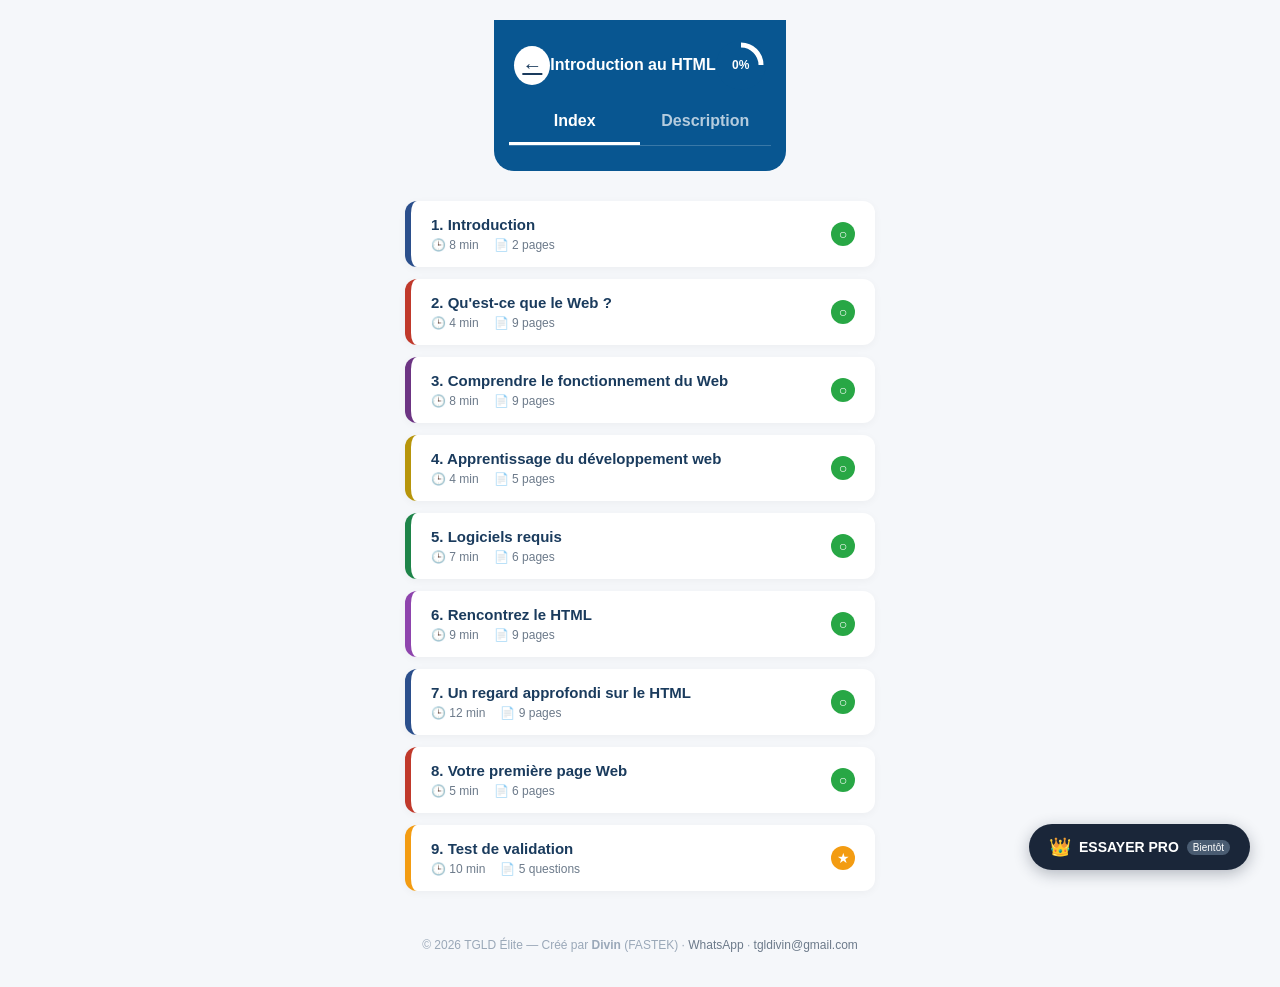
==== sequence1/accueil.html @ 664c479a "Version initiale - TGLD Élite (Séquence 1 HTML)" ====
<!DOCTYPE html>
<html lang="fr">
<head>
    <meta charset="UTF-8">
    <meta name="viewport" content="width=device-width, initial-scale=1.0">
    <title>Séquence 1 : Introduction au HTML</title>
    <!-- Lien relatif vers le CSS racine -->
    <link rel="stylesheet" href="../style.css">
    <style> body { background-color: #f5f7fa; } </style>
</head>
<body>

    <!-- En-tête de la séquence avec cercle de progression -->
    <div style="background-color: #085691; padding: 20px 15px 10px 15px; border-radius: 0 0 20px 20px; margin-bottom: 10px;">
        <div class="module-nav" style="max-width: 100%;">
            <a href="../index.html" class="back-btn">←</a>
            <h3 style="color: white; font-size: 16px; flex:1; text-align: center; margin: 0;">Introduction au HTML</h3>
            <div class="module-progress-ring">
                <svg viewBox="0 0 40 40">
                    <circle id="ring-circle" cx="20" cy="20" r="16" stroke-dasharray="100.53" stroke-dashoffset="100.53" />
                </svg>
                <span id="ring-percent">0%</span>
            </div>
        </div>
        <div class="tabs" style="max-width: 100%; border-bottom-color: rgba(255,255,255,0.2);">
            <a href="#" class="active" style="color: white; border-bottom-color: white;">Index</a>
            <a href="#" style="color: rgba(255,255,255,0.7);">Description</a>
        </div>
    </div>

    <!-- Liste des Activités -->
    <div class="activity-list" style="padding: 0 15px;">

        <a href="activite1.html" class="activity-item c-blue">
            <div class="act-info">
                <h4>1. Introduction</h4>
                <p><span>🕒 8 min</span> <span>📄 2 pages</span></p>
            </div>
            <div class="act-status" data-activite="activite1">○</div>
        </a>

        <a href="activite2.html" class="activity-item c-red">
            <div class="act-info">
                <h4>2. Qu'est-ce que le Web ?</h4>
                <p><span>🕒 4 min</span> <span>📄 9 pages</span></p>
            </div>
            <div class="act-status" data-activite="activite2">○</div>
        </a>

        <a href="activite3.html" class="activity-item c-purple">
            <div class="act-info">
                <h4>3. Comprendre le fonctionnement du Web</h4>
                <p><span>🕒 8 min</span> <span>📄 9 pages</span></p>
            </div>
            <div class="act-status" data-activite="activite3">○</div>
        </a>

        <a href="activite4.html" class="activity-item c-yellow">
            <div class="act-info">
                <h4>4. Apprentissage du développement web</h4>
                <p><span>🕒 4 min</span> <span>📄 5 pages</span></p>
            </div>
            <div class="act-status" data-activite="activite4">○</div>
        </a>

        <a href="activite5.html" class="activity-item c-green">
            <div class="act-info">
                <h4>5. Logiciels requis</h4>
                <p><span>🕒 7 min</span> <span>📄 6 pages</span></p>
            </div>
            <div class="act-status" data-activite="activite5">○</div>
        </a>

        <a href="activite6.html" class="activity-item c-magenta">
            <div class="act-info">
                <h4>6. Rencontrez le HTML</h4>
                <p><span>🕒 9 min</span> <span>📄 9 pages</span></p>
            </div>
            <div class="act-status" data-activite="activite6">○</div>
        </a>

        <a href="activite7.html" class="activity-item c-blue">
            <div class="act-info">
                <h4>7. Un regard approfondi sur le HTML</h4>
                <p><span>🕒 12 min</span> <span>📄 9 pages</span></p>
            </div>
            <div class="act-status" data-activite="activite7">○</div>
        </a>

        <a href="activite8.html" class="activity-item c-red">
            <div class="act-info">
                <h4>8. Votre première page Web</h4>
                <p><span>🕒 5 min</span> <span>📄 6 pages</span></p>
            </div>
            <div class="act-status" data-activite="activite8">○</div>
        </a>

        <a href="activite9.html" class="activity-item c-purple" style="border-left-color: #f39c12;">
            <div class="act-info">
                <h4>9. Test de validation</h4>
                <p><span>🕒 10 min</span> <span>📄 5 questions</span></p>
            </div>
            <div class="act-status" data-activite="activite9" style="background: #f39c12;">★</div>
        </a>

    </div>

    <!-- Bouton PRO flottant (Identique à la racine) -->
    <button class="pro-btn" onclick="alert('Version PRO disponible prochainement !')">
        <span style="font-size: 18px;">👑</span> ESSAYER PRO <small>Bientôt</small>
    </button>

    <footer class="site-footer">
        © 2026 TGLD Élite — Créé par <strong>Divin</strong> (FASTEK) ·
        <a href="https://wa.me/2290164409445" target="_blank" rel="noopener">WhatsApp</a> ·
        <a href="mailto:tgldivin@gmail.com">tgldivin@gmail.com</a>
    </footer>

    <script src="../progress.js"></script>
    <script>
        // Coche chaque activité réellement terminée par l'utilisateur
        document.querySelectorAll('.act-status[data-activite]').forEach(el => {
            const activite = el.getAttribute('data-activite');
            if (TGLD.estTermine('sequence1', activite)) {
                // Le "★" de l'activité 9 (quiz) reste visible, on ajoute juste la coche ailleurs
                if (activite !== 'activite9') el.textContent = '✓';
            }
        });

        // Anneau de progression (cercle SVG) basé sur la progression réelle
        const pourcentage = TGLD.pourcentage('sequence1');
        const circonference = 100.53;
        document.getElementById('ring-circle').style.strokeDashoffset =
            circonference - (circonference * pourcentage / 100);
        document.getElementById('ring-percent').textContent = pourcentage + '%';
    </script>

</body>
</html>
---- style.css ----
/* Reset & Styles généraux */
* {
    box-sizing: border-box;
    margin: 0;
    padding: 0;
    font-family: 'Segoe UI', Roboto, Helvetica, Arial, sans-serif;
}

body {
    display: flex;
    flex-direction: column;
    align-items: center;
    justify-content: center;
    min-height: 100vh;
    background-color: #eef2f6;
    padding: 20px;
    gap: 20px;
}

/* Conteneur des cartes de l'activité */
.activity-container {
    display: flex;
    flex-direction: column;
    gap: 40px;
    max-width: 500px;
    width: 100%;
}

.card {
    background: #ffffff;
    border-radius: 20px;
    padding: 24px;
    box-shadow: 0 8px 24px rgba(0, 0, 0, 0.08);
    display: flex;
    flex-direction: column;
    gap: 20px;
}

/* En-tête : Barre de progression */
.header {
    display: flex;
    align-items: center;
    justify-content: space-between;
    gap: 10px;
}

.close-icon {
    font-size: 20px;
    color: #555;
    cursor: pointer;
    font-weight: 300;
}

.progress-track {
    flex-grow: 1;
    height: 6px;
    background-color: #e0e7ef;
    border-radius: 10px;
    overflow: hidden;
}

.progress-fill {
    height: 100%;
    background: linear-gradient(90deg, #0d4a7a 0%, #8cc6ec 80%);
    border-radius: 10px;
    transition: width 0.3s ease;
}

/* Barre de progression unique, en haut de chaque page d'activité :
   reflète la progression réelle de l'utilisateur dans la séquence */
.progress-track-page {
    max-width: 500px;
    width: 100%;
    height: 6px;
    background-color: #e0e7ef;
    border-radius: 10px;
    overflow: hidden;
    margin: -10px auto 25px auto;
}

/* Titre du cours */
.card-title {
    text-align: center;
    font-size: 20px;
    font-weight: 600;
    color: #1a2639;
    margin-top: -5px;
}

/* Contenu textuel */
.content h2 {
    font-size: 22px;
    font-weight: 600;
    color: #1a3b5d;
    text-align: center;
    margin-bottom: 16px;
}

.content p {
    font-size: 16px;
    line-height: 1.6;
    color: #4a5c72;
    text-align: center;
    margin-bottom: 12px;
}

.highlight-box {
    background-color: #f0f4f9;
    padding: 15px;
    border-radius: 8px;
    text-align: center;
    color: #1a3b5d;
    font-weight: 600;
    margin: 10px 0;
}

/* Titres de sections */
.section-header {
    font-size: 28px;
    color: #1a3b5d;
    text-align: center;
    font-weight: 700;
    margin-bottom: 10px;
}

/* Navigation entre activités */
.nav-links {
    display: flex;
    justify-content: space-between;
    gap: 20px;
    max-width: 500px;
    width: 100%;
    margin-top: 10px;
}

.btn-nav {
    padding: 14px 24px;
    border-radius: 50px;
    font-size: 16px;
    font-weight: 600;
    text-decoration: none;
    transition: all 0.2s ease;
    text-align: center;
    flex: 1;
}

.btn-prev {
    background-color: transparent;
    color: #4a5c72;
    border: 1px solid #d0d6e0;
}
.btn-prev:hover {
    background-color: #f0f4f9;
    border-color: #a0aab8;
}

.btn-next {
    background-color: #085691;
    color: #ffffff;
    box-shadow: 0 4px 12px rgba(8, 86, 145, 0.25);
}
.btn-next:hover {
    background-color: #064174;
    transform: translateY(-2px);
}

.btn-disabled {
    background-color: #e0e7ef;
    color: #888;
    pointer-events: none;
    flex: 1;
    text-align: center;
    padding: 14px;
    border-radius: 50px;
}

/* --- Styles ajoutés pour l'Activité 7 et la navigation interne --- */
.card-nav {
    display: flex;
    justify-content: space-between;
    gap: 15px;
    margin-top: 5px;
}

.card-nav .btn-prev, .card-nav .btn-next {
    flex: 1;
    text-decoration: none;
    text-align: center;
    padding: 16px;
    border-radius: 50px;
    font-size: 16px;
    font-weight: 600;
    transition: all 0.2s ease;
    display: inline-block;
}

.card-nav .btn-prev {
    background-color: transparent;
    color: #4a5c72;
    border: 1px solid #d0d6e0;
}

.card-nav .btn-prev:hover {
    background-color: #f0f4f9;
    border-color: #a0aab8;
    transform: translateY(-2px);
}

.card-nav .btn-next {
    background-color: #085691;
    color: #ffffff;
    box-shadow: 0 4px 12px rgba(8, 86, 145, 0.25);
}

.card-nav .btn-next:hover {
    background-color: #064174;
    transform: translateY(-2px);
}

.card-nav .btn-disabled {
    background-color: #e0e7ef;
    color: #888;
    pointer-events: none;
    flex: 1;
    text-align: center;
    padding: 16px;
    border-radius: 50px;
    display: inline-block;
}
/* --- Styles ajoutés pour le test de l'Activité 9 --- */
.test-question {
    font-weight: 600;
    color: #1a3b5d;
    font-size: 18px;
    margin-bottom: 20px;
    text-align: center;
}

.answer-grid {
    display: flex;
    flex-direction: column;
    gap: 10px;
    margin-bottom: 15px;
}

.answer-option {
    display: block;
    background: #ffffff;
    padding: 12px 16px;
    border-radius: 10px;
    border: 1px solid #e0e7ef;
    color: #4a5c72;
    transition: all 0.2s ease;
    text-align: center;
}


}


/* --- Styles pour le test interactif sans validation instantanée (Activité 9) --- */
.answer-option {
    cursor: pointer;
    transition: all 0.2s ease;
}

/* Couleur de sélection temporaire (lorsqu'on clique sur une réponse) */
.answer-option.selected {
    background: #e8f0fe;
    border-color: #1a73e8;
    font-weight: 500;
}

/* Couleur lors de la correction (vert = bonne réponse, rouge = mauvaise réponse) */
.answer-option.success-highlight {
    background: #d4edda;
    border-color: #28a745;
    color: #155724;
    font-weight: 600;
}
.answer-option.error-highlight {
    background: #f8d7da;
    border-color: #dc3545;
    color: #721c24;
    font-weight: 600;
}

/* Boutons spécifiques au test */
.btn-validate {
    width: 100%;
    padding: 16px;
    background-color: #28a745;
    color: #ffffff;
    border: none;
    border-radius: 50px;
    font-size: 16px;
    font-weight: 600;
    cursor: pointer;
    box-shadow: 0 4px 12px rgba(40, 167, 69, 0.25);
    margin-top: 15px;
    transition: all 0.2s ease;
}
.btn-validate:hover { background-color: #218838; transform: translateY(-2px); }

.btn-retry {
    width: 100%;
    padding: 16px;
    background-color: #ffc107;
    color: #1a2639;
    border: none;
    border-radius: 50px;
    font-size: 16px;
    font-weight: 600;
    cursor: pointer;
    margin-top: 15px;
    box-shadow: 0 4px 12px rgba(255, 193, 7, 0.3);
    transition: all 0.2s ease;
}
.btn-retry:hover { background-color: #e0a800; transform: translateY(-2px); }

/* Messages de résultat */
.result-box {
    text-align: center;
    padding: 15px;
    border-radius: 10px;
    margin-top: 15px;
    font-weight: 600;
    display: none; /* Caché par défaut */
}
.result-box.success { background: #d4edda; color: #155724; display: block; }
.result-box.error { background: #f8d7da; color: #721c24; display: block; }

/* --- Styles pour la Page d'accueil (Index) --- */
.home-header {
    text-align: center;
    margin-bottom: 30px;
}

.home-header h1 {
    color: #1a3b5d;
    font-size: 32px;
    margin-bottom: 10px;
}

.home-header p {
    color: #4a5c72;
    font-size: 18px;
    max-width: 500px;
    margin: 0 auto;
}

.activities-grid {
    display: grid;
    grid-template-columns: 1fr; /* 1 colonne sur mobile */
    gap: 20px;
    width: 100%;
    max-width: 500px;
}

@media (min-width: 600px) {
    .activities-grid {
        grid-template-columns: 1fr 1fr; /* 2 colonnes sur écran plus large */
    }
}

.activity-card {
    background: #ffffff;
    border-radius: 15px;
    padding: 20px;
    text-align: center;
    box-shadow: 0 4px 12px rgba(0, 0, 0, 0.08);
    transition: transform 0.2s ease, box-shadow 0.2s ease;
    text-decoration: none;
    display: flex;
    flex-direction: column;
    align-items: center;
    gap: 10px;
}

.activity-card:hover {
    transform: translateY(-5px);
    box-shadow: 0 8px 20px rgba(0, 0, 0, 0.12);
}

.activity-card .number {
    background-color: #eef2f6;
    color: #1a3b5d;
    width: 40px;
    height: 40px;
    border-radius: 50%;
    display: flex;
    align-items: center;
    justify-content: center;
    font-weight: bold;
    font-size: 14px;
}

.activity-card .title {
    color: #1a3b5d;
    font-weight: 600;
    font-size: 16px;
}

.activity-card .subtitle {
    color: #6c7a8a;
    font-size: 13px;
    margin-top: -5px;
}

.activity-card.status-done {
    border-left: 5px solid #28a745;
}

.activity-card.status-locked {
    opacity: 0.6;
    cursor: not-allowed;
    pointer-events: none;
}

.footer-home {
    margin-top: 30px;
    text-align: center;
    color: #4a5c72;
    font-size: 14px;
}

/* =========================================
   STYLES SPÉCIFIQUES À LA PAGE D'ACCUEIL
   ========================================= */

/* --- En-tête principal --- */
.app-header {
    background: linear-gradient(135deg, #0d4a7a 0%, #085691 100%);
    padding: 15px 20px;
    display: flex;
    justify-content: space-between;
    align-items: center;
    color: white;
    border-radius: 0 0 20px 20px;
    width: 100%;
    max-width: 500px;
    margin: 0 auto 20px auto;
    box-shadow: 0 4px 12px rgba(8, 86, 145, 0.25);
}
.header-left { display: flex; align-items: center; gap: 15px; }
.brand-logo { font-weight: 800; font-size: 22px; letter-spacing: 1px; font-family: 'Segoe UI', sans-serif; }
.header-right { font-size: 22px; cursor: pointer; }

/* --- Accueil Racine : Grille des Séquences --- */
.sequence-grid {
    display: flex;
    flex-direction: column;
    gap: 20px;
    max-width: 500px;
    width: 100%;
    padding: 10px 0;
}
.sequence-card {
    background: white;
    border-radius: 20px;
    padding: 20px;
    box-shadow: 0 4px 12px rgba(0, 0, 0, 0.06);
    display: flex;
    align-items: center;
    justify-content: space-between;
    text-decoration: none;
    color: inherit;
    transition: transform 0.2s ease, box-shadow 0.2s ease;
    position: relative;
    overflow: hidden;
}
.sequence-card:hover { transform: translateY(-4px); box-shadow: 0 8px 20px rgba(0,0,0,0.1); }
.sequence-card .seq-info { display: flex; align-items: center; gap: 15px; }
.sequence-card .seq-icon { width: 50px; height: 50px; background: #f0f4f9; border-radius: 12px; display: flex; align-items: center; justify-content: center; font-size: 24px; }
.sequence-card .seq-title { font-weight: 600; font-size: 17px; color: #1a2639; }
.sequence-card .seq-sub { font-size: 13px; color: #6c7a8a; }
.seq-status { background: #28a745; color: white; font-size: 11px; font-weight: 700; padding: 4px 12px; border-radius: 12px; text-transform: uppercase; }
.seq-status.locked { background: #e0e7ef; color: #6c7a8a; }

/* --- Page Accueil d'une Séquence (Image 2) --- */
.module-nav { display: flex; align-items: center; justify-content: space-between; width: 100%; max-width: 500px; margin: 0 auto 10px auto; padding: 0 5px; }
.back-btn { background: white; border: none; font-size: 20px; cursor: pointer; padding: 8px; border-radius: 50%; color: #1a3b5d; display: flex; align-items: center; }
.module-progress-ring { width: 50px; height: 50px; position: relative; display: flex; align-items: center; justify-content: center; background: #085691; border-radius: 50%; color: white; font-size: 12px; font-weight: bold; }
.module-progress-ring svg { position: absolute; top: 0; left: 0; transform: rotate(-90deg); width: 50px; height: 50px; }
.module-progress-ring circle { fill: none; stroke: white; stroke-width: 4; stroke-dasharray: 125.6; stroke-dashoffset: 0; }

/* --- Onglets de la Séquence --- */
.tabs { display: flex; width: 100%; max-width: 500px; border-bottom: 1px solid #e0e7ef; margin-bottom: 15px; }
.tabs a { flex: 1; text-align: center; padding: 12px 0; font-weight: 600; color: #6c7a8a; text-decoration: none; border-bottom: 3px solid transparent; transition: 0.2s; }
.tabs a.active { color: #085691; border-bottom-color: #085691; }

/* --- Liste des Activités --- */
.activity-list { display: flex; flex-direction: column; gap: 12px; width: 100%; max-width: 500px; }
.activity-item {
    background: white;
    border-radius: 12px;
    padding: 15px 20px;
    display: flex;
    justify-content: space-between;
    align-items: center;
    text-decoration: none;
    color: inherit;
    box-shadow: 0 2px 8px rgba(0,0,0,0.04);
    border-left: 6px solid #085691; /* Couleur par défaut */
    transition: 0.2s;
}
.activity-item:hover { transform: translateX(4px); }
.activity-item .act-info h4 { margin: 0 0 5px 0; font-size: 15px; font-weight: 600; color: #1a3b5d; }
.activity-item .act-info p { margin: 0; font-size: 12px; color: #6c7a8a; display: flex; align-items: center; gap: 15px; }
.activity-item .act-status { width: 24px; height: 24px; background: #28a745; border-radius: 50%; display: flex; align-items: center; justify-content: center; color: white; font-size: 14px; }
.activity-item .act-status.pending { background: #c9d3dc; color: #6c7a8a; }
/* Couleurs alternées pour les activités (comme sur l'image 2) */
.activity-item.c-blue { border-left-color: #2b4f8c; }
.activity-item.c-red { border-left-color: #c0392b; }
.activity-item.c-purple { border-left-color: #6c3483; }
.activity-item.c-yellow { border-left-color: #b7950b; }
.activity-item.c-green { border-left-color: #1e8449; }
.activity-item.c-magenta { border-left-color: #8e44ad; }

/* --- Bouton PRO Flottant --- */
.pro-btn {
    position: fixed;
    bottom: 30px;
    right: 30px;
    background: #1a2639;
    color: white;
    padding: 12px 20px;
    border-radius: 30px;
    border: none;
    font-weight: 700;
    font-size: 14px;
    box-shadow: 0 4px 15px rgba(26, 38, 57, 0.3);
    cursor: pointer;
    display: flex;
    align-items: center;
    gap: 8px;
    z-index: 999;
    transition: 0.2s;
}
.pro-btn:hover { transform: scale(1.05); background: #2c3e50; }
.pro-btn small { font-size: 10px; font-weight: 400; background: #4a5c72; padding: 2px 6px; border-radius: 10px; }

/* --- Section Héro de l'accueil --- */
.hero {
    width: 100%;
    background: linear-gradient(135deg, #085691 0%, #1a3b5d 100%);
    padding: 30px 20px 40px 20px;
    border-radius: 0 0 28px 28px;
    color: white;
    text-align: center;
    margin-bottom: 24px;
}
.hero h1 { font-size: 22px; margin-bottom: 8px; }
.hero p { font-size: 14px; opacity: 0.9; max-width: 420px; margin: 0 auto; }
.hero .hero-prenom { color: #8cc6ec; }

/* --- Bannière "en construction" avec appel à l'action --- */
.construction-banner {
    max-width: 500px;
    width: calc(100% - 30px);
    margin: 0 auto 20px auto;
    background: #fff8ec;
    border: 1px solid #f3d9a4;
    border-radius: 16px;
    padding: 18px 20px;
    text-align: center;
}
.construction-banner .tag {
    display: inline-block;
    background: #f39c12;
    color: white;
    font-size: 11px;
    font-weight: 700;
    padding: 3px 10px;
    border-radius: 12px;
    margin-bottom: 10px;
}
.construction-banner h3 { font-size: 16px; color: #1a3b5d; margin-bottom: 6px; }
.construction-banner p { font-size: 13px; color: #5a6b80; margin-bottom: 14px; line-height: 1.5; }

/* --- Bouton WhatsApp --- */
.whatsapp-btn {
    display: inline-flex;
    align-items: center;
    gap: 8px;
    background: #25D366;
    color: white;
    text-decoration: none;
    font-weight: 700;
    font-size: 14px;
    padding: 12px 22px;
    border-radius: 30px;
    box-shadow: 0 4px 14px rgba(37, 211, 102, 0.35);
    transition: 0.2s;
}
.whatsapp-btn:hover { transform: scale(1.04); background: #1ebe57; }

/* --- Popup de bienvenue (prénom, local uniquement) --- */
.welcome-overlay {
    position: fixed;
    inset: 0;
    background: rgba(10, 20, 35, 0.55);
    display: flex;
    align-items: center;
    justify-content: center;
    z-index: 1000;
    padding: 20px;
}
.welcome-modal {
    background: white;
    border-radius: 20px;
    padding: 28px 24px;
    max-width: 340px;
    width: 100%;
    text-align: center;
    box-shadow: 0 10px 40px rgba(0,0,0,0.2);
}
.welcome-modal h3 { color: #1a3b5d; font-size: 18px; margin-bottom: 8px; }
.welcome-modal p { color: #6c7a8a; font-size: 13px; margin-bottom: 16px; }
.welcome-modal input {
    width: 100%;
    padding: 12px 14px;
    border: 1px solid #dce3ec;
    border-radius: 10px;
    font-size: 14px;
    margin-bottom: 12px;
}
.welcome-modal button {
    width: 100%;
    background: #085691;
    color: white;
    border: none;
    padding: 12px;
    border-radius: 10px;
    font-weight: 700;
    font-size: 14px;
    cursor: pointer;
}
.welcome-modal .skip-link { display: block; margin-top: 12px; font-size: 12px; color: #9aa8b8; text-decoration: underline; cursor: pointer; }

/* --- Pied de page --- */
.site-footer {
    width: 100%;
    text-align: center;
    padding: 24px 15px 10px 15px;
    font-size: 12px;
    color: #9aa8b8;
    line-height: 1.8;
}
.site-footer a { color: #6c7a8a; text-decoration: none; }
.site-footer a:hover { text-decoration: underline; }

/* --- Bannière "en construction" / contact --- */
.contact-banner {
    max-width: 500px;
    width: 100%;
    margin: 25px auto 0 auto;
    padding: 20px;
    background: linear-gradient(135deg, #085691 0%, #1a3b5d 100%);
    border-radius: 16px;
    color: white;
    text-align: center;
}
.contact-banner .badge {
    display: inline-block;
    background: rgba(255,255,255,0.15);
    padding: 4px 12px;
    border-radius: 20px;
    font-size: 12px;
    font-weight: 700;
    letter-spacing: 0.5px;
    margin-bottom: 10px;
}
.contact-banner h3 { font-size: 17px; margin-bottom: 8px; }
.contact-banner p { font-size: 13px; color: rgba(255,255,255,0.85); margin-bottom: 16px; line-height: 1.5; }
.contact-banner .contact-buttons { display: flex; gap: 10px; justify-content: center; flex-wrap: wrap; }
.contact-btn {
    display: inline-flex;
    align-items: center;
    gap: 6px;
    padding: 10px 18px;
    border-radius: 30px;
    font-weight: 700;
    font-size: 13px;
    text-decoration: none;
    transition: transform 0.15s ease;
}
.contact-btn:hover { transform: scale(1.05); }
.contact-btn.whatsapp { background: #25D366; color: #06210f; }
.contact-btn.email { background: rgba(255,255,255,0.15); color: white; border: 1px solid rgba(255,255,255,0.4); }

@media (max-width: 500px) {
    .app-header { border-radius: 0; max-width: 100%; }
    .module-nav, .tabs, .activity-list, .sequence-grid { max-width: 100%; }
    .pro-btn { bottom: 20px; right: 20px; padding: 10px 16px; }
}
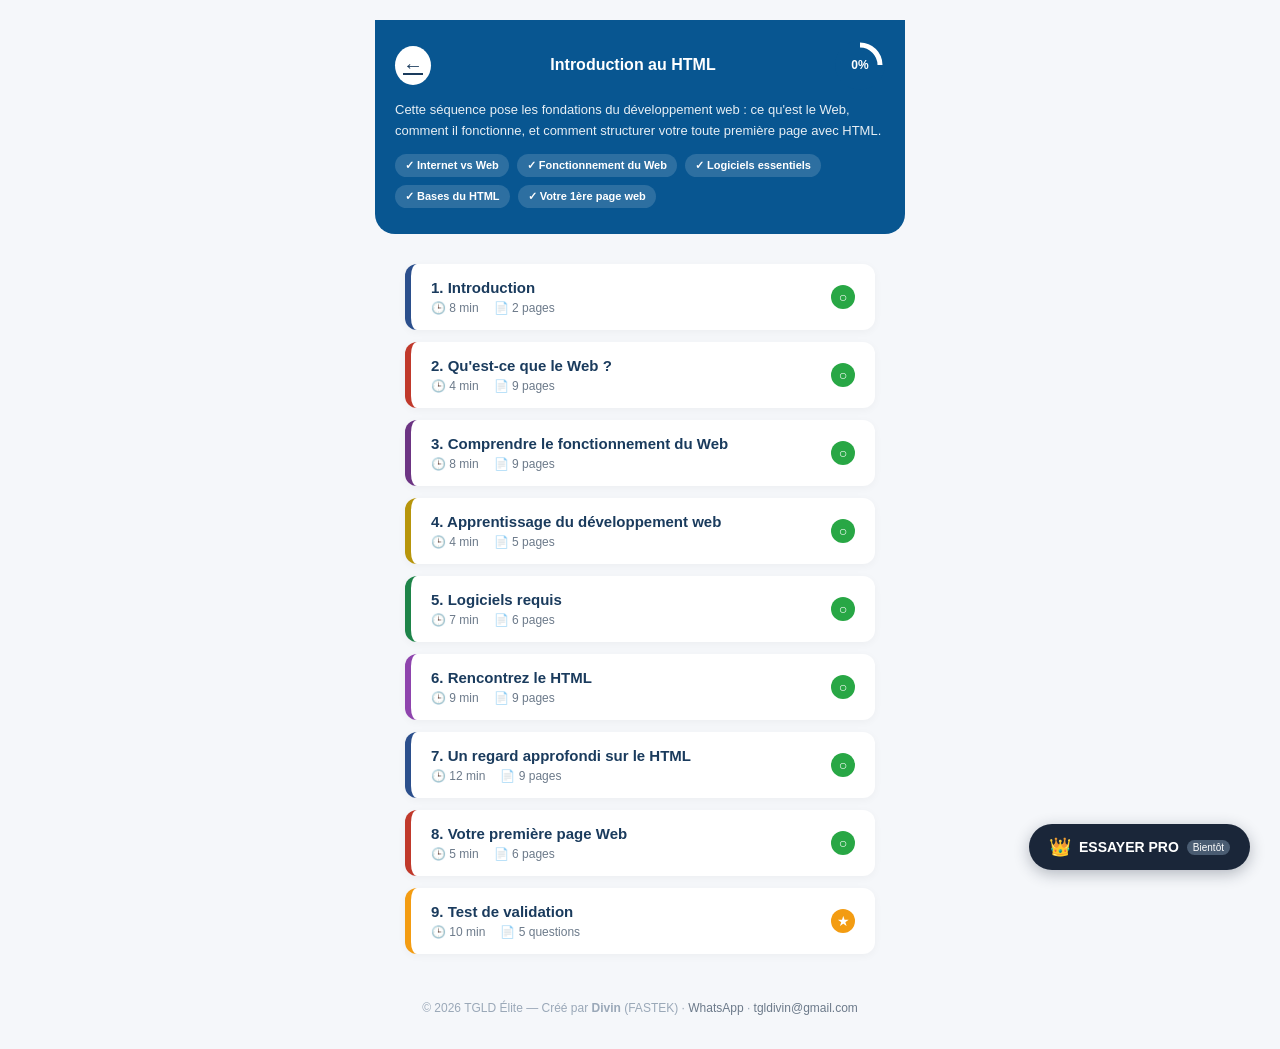
==== commit bab41114: "Présentation séquence + suppression navigations carte-à-carte" ====
--- a/sequence1/accueil.html
+++ b/sequence1/accueil.html
@@ -22,9 +22,15 @@
                 <span id="ring-percent">0%</span>
             </div>
         </div>
-        <div class="tabs" style="max-width: 100%; border-bottom-color: rgba(255,255,255,0.2);">
-            <a href="#" class="active" style="color: white; border-bottom-color: white;">Index</a>
-            <a href="#" style="color: rgba(255,255,255,0.7);">Description</a>
+        <div class="seq-presentation">
+            <p>Cette séquence pose les fondations du développement web : ce qu'est le Web, comment il fonctionne, et comment structurer votre toute première page avec HTML.</p>
+            <div class="seq-skills">
+                <span>✓ Internet vs Web</span>
+                <span>✓ Fonctionnement du Web</span>
+                <span>✓ Logiciels essentiels</span>
+                <span>✓ Bases du HTML</span>
+                <span>✓ Votre 1ère page web</span>
+            </div>
         </div>
     </div>
 
--- a/style.css
+++ b/style.css
@@ -477,6 +477,43 @@
 .seq-status { background: #28a745; color: white; font-size: 11px; font-weight: 700; padding: 4px 12px; border-radius: 12px; text-transform: uppercase; }
 .seq-status.locked { background: #e0e7ef; color: #6c7a8a; }
 
+/* --- Carte séquence "vedette" (accueil) --- */
+.sequence-card-featured {
+    background: linear-gradient(135deg, #0d4a7a 0%, #085691 55%, #1a6fb0 100%);
+    border-radius: 24px;
+    padding: 26px 24px;
+    text-decoration: none;
+    color: white;
+    display: block;
+    position: relative;
+    overflow: hidden;
+    box-shadow: 0 10px 28px rgba(8, 86, 145, 0.28);
+    transition: transform 0.2s ease, box-shadow 0.2s ease;
+}
+.sequence-card-featured:hover { transform: translateY(-4px); box-shadow: 0 14px 34px rgba(8, 86, 145, 0.35); }
+.sequence-card-featured::before {
+    content: "";
+    position: absolute;
+    top: -40px; right: -40px;
+    width: 140px; height: 140px;
+    background: rgba(255,255,255,0.08);
+    border-radius: 50%;
+}
+.sequence-card-featured .feat-icon {
+    width: 52px; height: 52px;
+    background: rgba(255,255,255,0.15);
+    border-radius: 14px;
+    display: flex; align-items: center; justify-content: center;
+    font-size: 26px;
+    margin-bottom: 14px;
+}
+.sequence-card-featured .feat-eyebrow { font-size: 12px; font-weight: 700; letter-spacing: 0.5px; text-transform: uppercase; color: #a9d4f2; margin-bottom: 4px; }
+.sequence-card-featured .feat-title { font-size: 20px; font-weight: 700; margin-bottom: 16px; }
+.sequence-card-featured .feat-track { height: 6px; background: rgba(255,255,255,0.25); border-radius: 10px; overflow: hidden; margin-bottom: 10px; }
+.sequence-card-featured .feat-fill { height: 100%; background: #ffffff; border-radius: 10px; transition: width 0.3s ease; }
+.sequence-card-featured .feat-footer { display: flex; align-items: center; justify-content: space-between; font-size: 13px; }
+.sequence-card-featured .feat-cta { font-weight: 700; display: flex; align-items: center; gap: 6px; }
+
 /* --- Page Accueil d'une Séquence (Image 2) --- */
 .module-nav { display: flex; align-items: center; justify-content: space-between; width: 100%; max-width: 500px; margin: 0 auto 10px auto; padding: 0 5px; }
 .back-btn { background: white; border: none; font-size: 20px; cursor: pointer; padding: 8px; border-radius: 50%; color: #1a3b5d; display: flex; align-items: center; }
@@ -484,10 +521,11 @@
 .module-progress-ring svg { position: absolute; top: 0; left: 0; transform: rotate(-90deg); width: 50px; height: 50px; }
 .module-progress-ring circle { fill: none; stroke: white; stroke-width: 4; stroke-dasharray: 125.6; stroke-dashoffset: 0; }
 
-/* --- Onglets de la Séquence --- */
-.tabs { display: flex; width: 100%; max-width: 500px; border-bottom: 1px solid #e0e7ef; margin-bottom: 15px; }
-.tabs a { flex: 1; text-align: center; padding: 12px 0; font-weight: 600; color: #6c7a8a; text-decoration: none; border-bottom: 3px solid transparent; transition: 0.2s; }
-.tabs a.active { color: #085691; border-bottom-color: #085691; }
+/* --- Présentation de la séquence (remplace les anciens onglets) --- */
+.seq-presentation { max-width: 500px; margin: 4px auto 0 auto; padding: 0 5px 16px 5px; }
+.seq-presentation p { color: rgba(255,255,255,0.9); font-size: 13px; line-height: 1.6; margin-bottom: 12px; }
+.seq-skills { display: flex; flex-wrap: wrap; gap: 8px; }
+.seq-skills span { background: rgba(255,255,255,0.15); color: white; font-size: 11px; font-weight: 600; padding: 5px 10px; border-radius: 12px; }
 
 /* --- Liste des Activités --- */
 .activity-list { display: flex; flex-direction: column; gap: 12px; width: 100%; max-width: 500px; }
